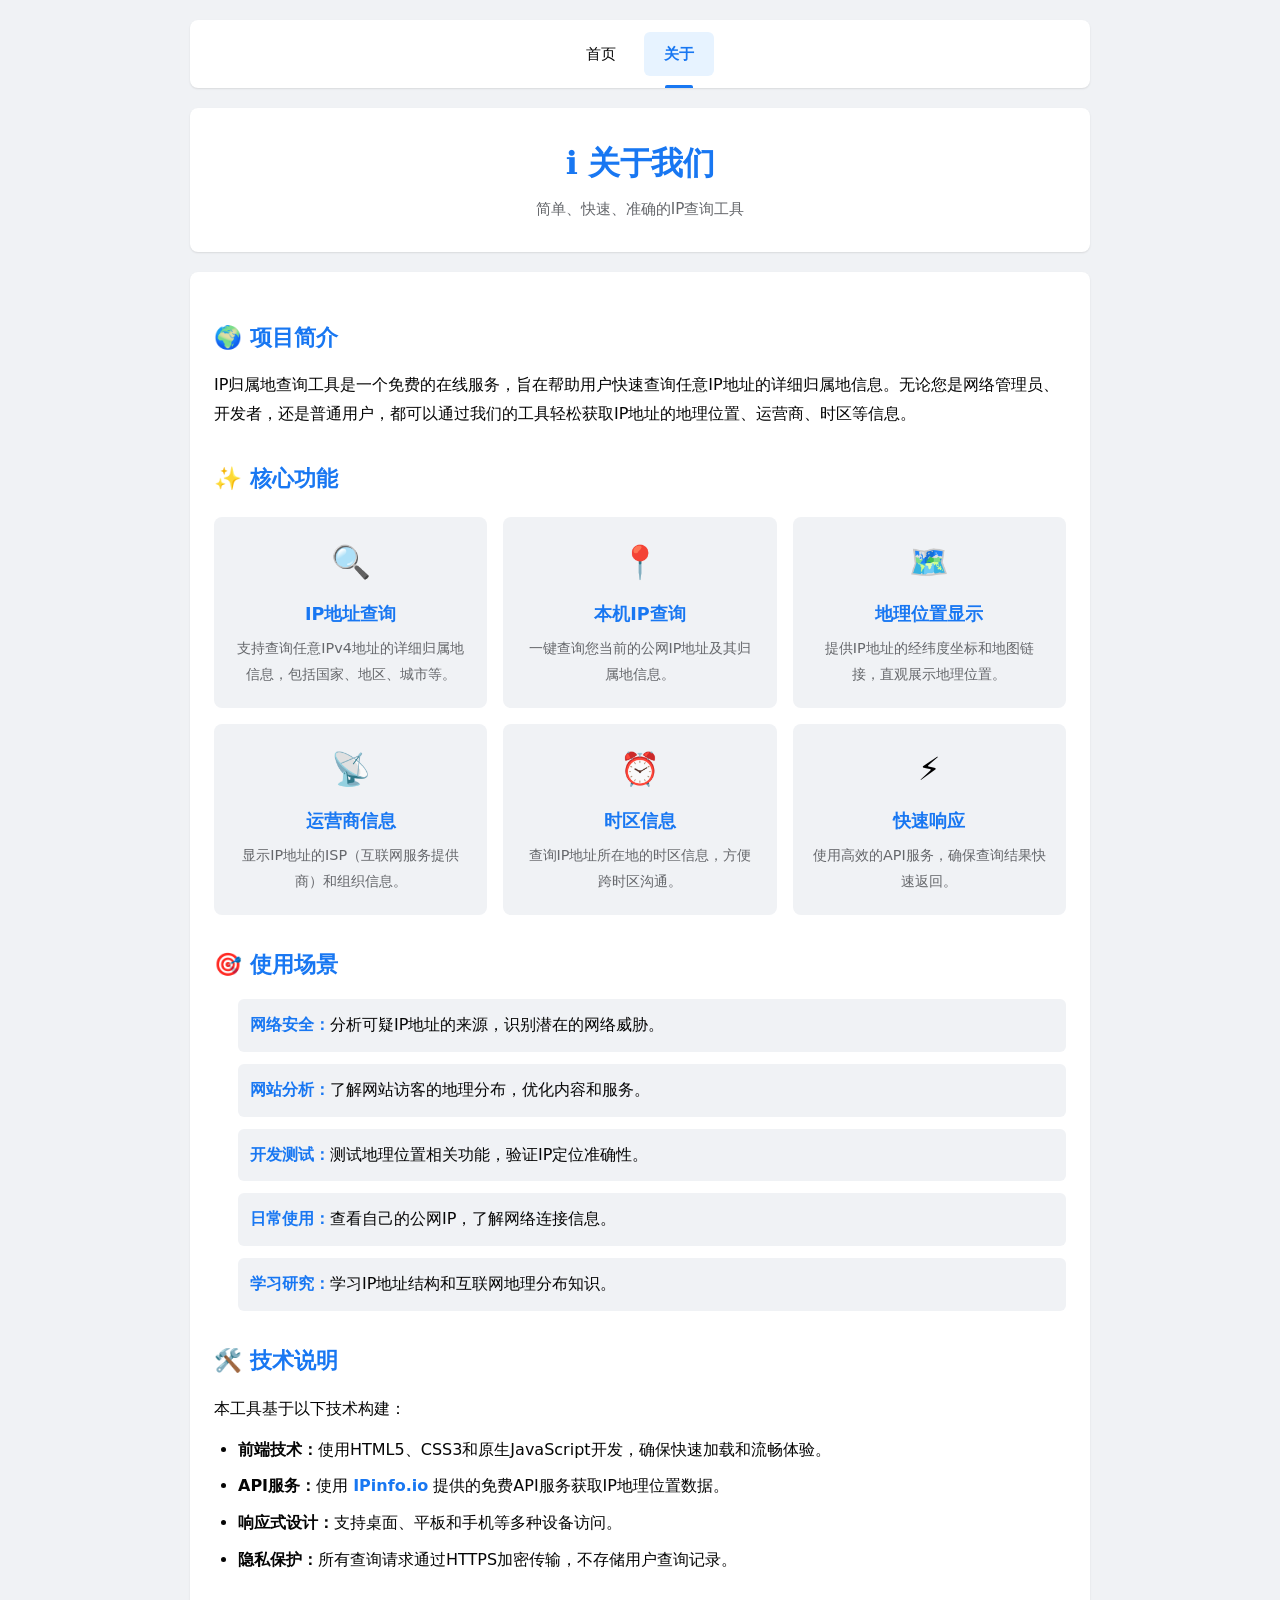
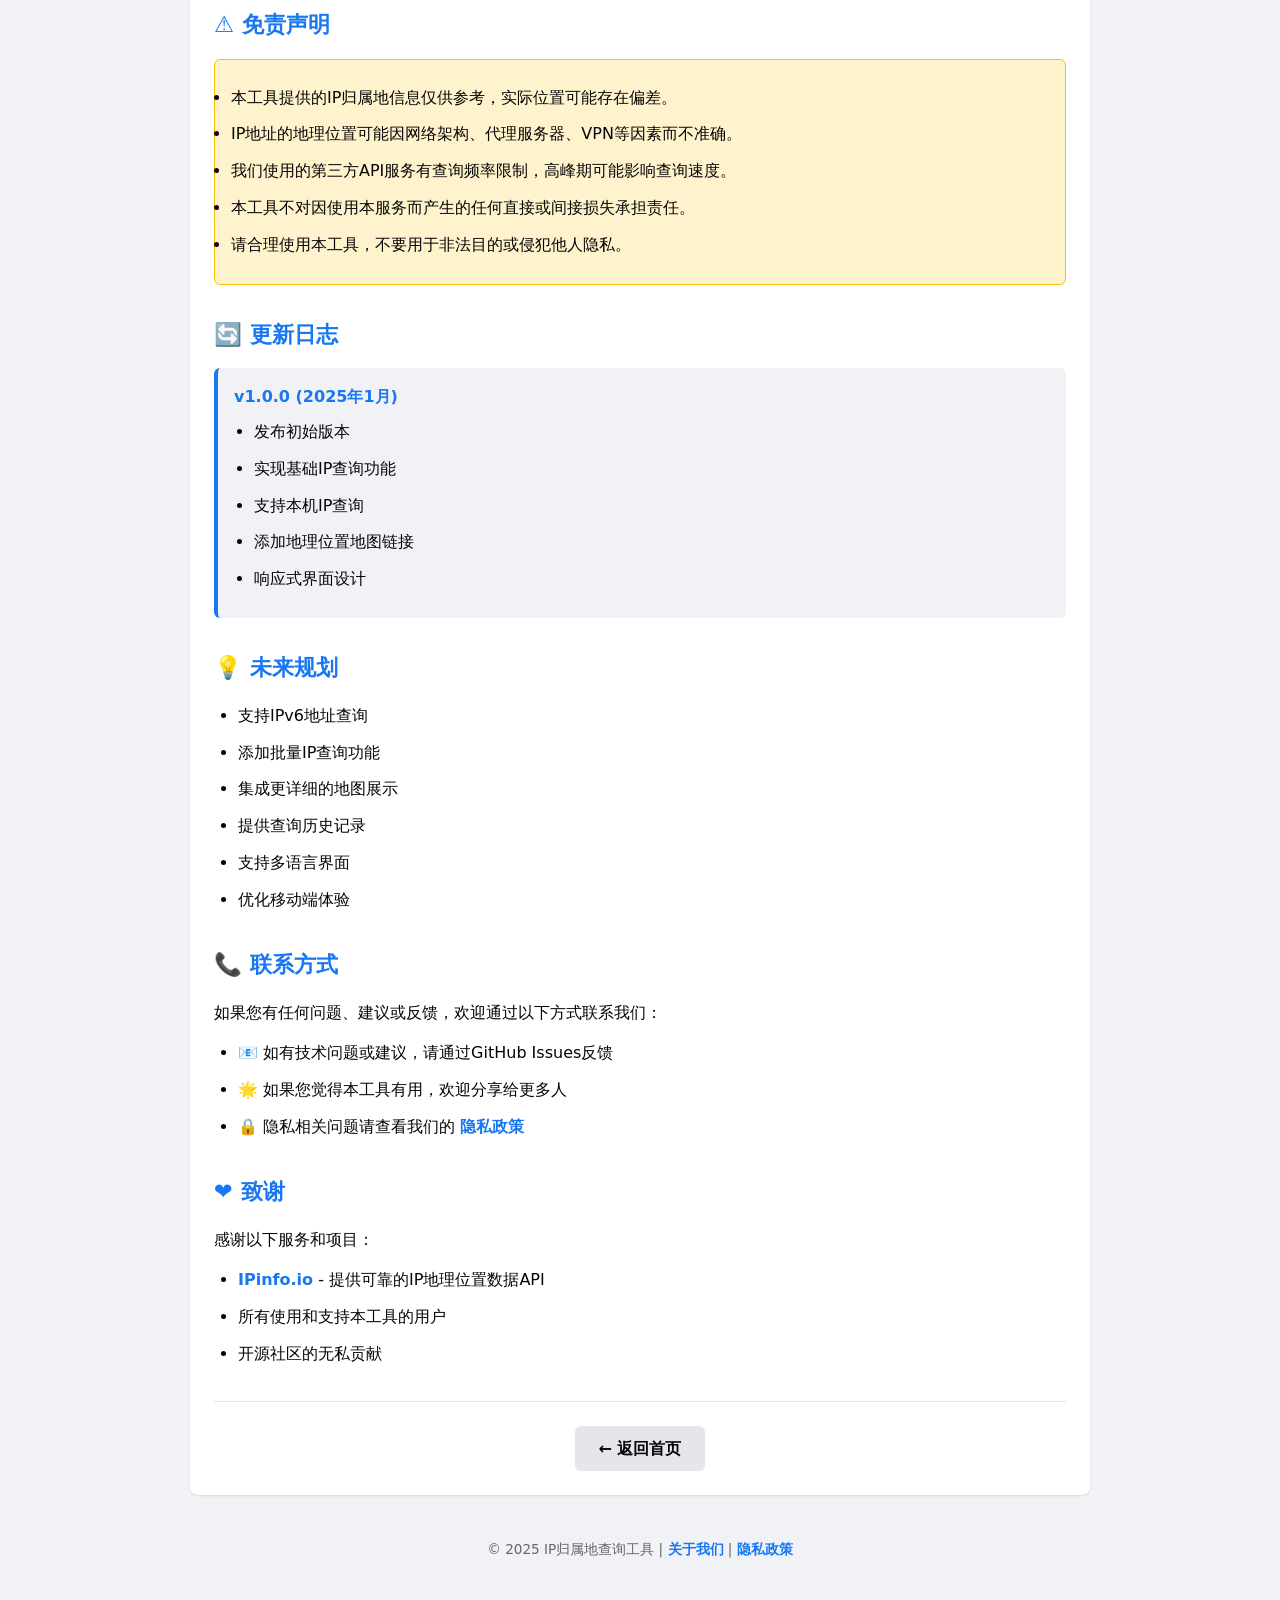
==== about.html @ bb1a6a22 "Update about.html" ====
<!DOCTYPE html>
<html lang="zh-CN">
<head>
    <meta charset="UTF-8">
    <meta name="viewport" content="width=device-width, initial-scale=1.0">
    <title>关于我们 - IP归属地查询工具</title>
    <meta name="description" content="了解IP归属地查询工具，一个免费、快速、准确的IP地址查询服务。">
    <link rel="icon" type="image/png" href="/map-pin-search.png">
    <link rel="stylesheet" href="css/style.css">
</head>
<body>
    <div class="container">
        <nav class="top-nav">
            <ul>
                <li><a href="index.html">首页</a></li>
                <li><a href="about.html" class="active">关于</a></li>
            </ul>
        </nav>

        <header>
            <h1>ℹ️ 关于我们</h1>
            <p class="subtitle">简单、快速、准确的IP查询工具</p>
        </header>

        <div class="content-section">
            <div class="about-section">
                <h2>🌍 项目简介</h2>
                <p>IP归属地查询工具是一个免费的在线服务，旨在帮助用户快速查询任意IP地址的详细归属地信息。无论您是网络管理员、开发者，还是普通用户，都可以通过我们的工具轻松获取IP地址的地理位置、运营商、时区等信息。</p>
            </div>

            <div class="about-section">
                <h2>✨ 核心功能</h2>
                <div class="features-grid">
                    <div class="feature-item">
                        <div class="feature-icon">🔍</div>
                        <h3>IP地址查询</h3>
                        <p>支持查询任意IPv4地址的详细归属地信息，包括国家、地区、城市等。</p>
                    </div>
                    <div class="feature-item">
                        <div class="feature-icon">📍</div>
                        <h3>本机IP查询</h3>
                        <p>一键查询您当前的公网IP地址及其归属地信息。</p>
                    </div>
                    <div class="feature-item">
                        <div class="feature-icon">🗺️</div>
                        <h3>地理位置显示</h3>
                        <p>提供IP地址的经纬度坐标和地图链接，直观展示地理位置。</p>
                    </div>
                    <div class="feature-item">
                        <div class="feature-icon">📡</div>
                        <h3>运营商信息</h3>
                        <p>显示IP地址的ISP（互联网服务提供商）和组织信息。</p>
                    </div>
                    <div class="feature-item">
                        <div class="feature-icon">⏰</div>
                        <h3>时区信息</h3>
                        <p>查询IP地址所在地的时区信息，方便跨时区沟通。</p>
                    </div>
                    <div class="feature-item">
                        <div class="feature-icon">⚡</div>
                        <h3>快速响应</h3>
                        <p>使用高效的API服务，确保查询结果快速返回。</p>
                    </div>
                </div>
            </div>

            <div class="about-section">
                <h2>🎯 使用场景</h2>
                <ul class="use-cases">
                    <li><strong>网络安全：</strong>分析可疑IP地址的来源，识别潜在的网络威胁。</li>
                    <li><strong>网站分析：</strong>了解网站访客的地理分布，优化内容和服务。</li>
                    <li><strong>开发测试：</strong>测试地理位置相关功能，验证IP定位准确性。</li>
                    <li><strong>日常使用：</strong>查看自己的公网IP，了解网络连接信息。</li>
                    <li><strong>学习研究：</strong>学习IP地址结构和互联网地理分布知识。</li>
                </ul>
            </div>

            <div class="about-section">
                <h2>🛠️ 技术说明</h2>
                <p>本工具基于以下技术构建：</p>
                <ul>
                    <li><strong>前端技术：</strong>使用HTML5、CSS3和原生JavaScript开发，确保快速加载和流畅体验。</li>
                    <li><strong>API服务：</strong>使用 <a href="https://ipinfo.io" target="_blank">IPinfo.io</a> 提供的免费API服务获取IP地理位置数据。</li>
                    <li><strong>响应式设计：</strong>支持桌面、平板和手机等多种设备访问。</li>
                    <li><strong>隐私保护：</strong>所有查询请求通过HTTPS加密传输，不存储用户查询记录。</li>
                </ul>
            </div>

            <div class="about-section">
                <h2>⚠️ 免责声明</h2>
                <div class="disclaimer">
                    <ul>
                        <li>本工具提供的IP归属地信息仅供参考，实际位置可能存在偏差。</li>
                        <li>IP地址的地理位置可能因网络架构、代理服务器、VPN等因素而不准确。</li>
                        <li>我们使用的第三方API服务有查询频率限制，高峰期可能影响查询速度。</li>
                        <li>本工具不对因使用本服务而产生的任何直接或间接损失承担责任。</li>
                        <li>请合理使用本工具，不要用于非法目的或侵犯他人隐私。</li>
                    </ul>
                </div>
            </div>

            <div class="about-section">
                <h2>🔄 更新日志</h2>
                <div class="changelog">
                    <div class="changelog-item">
                        <h4>v1.0.0 (2025年1月)</h4>
                        <ul>
                            <li>发布初始版本</li>
                            <li>实现基础IP查询功能</li>
                            <li>支持本机IP查询</li>
                            <li>添加地理位置地图链接</li>
                            <li>响应式界面设计</li>
                        </ul>
                    </div>
                </div>
            </div>

            <div class="about-section">
                <h2>💡 未来规划</h2>
                <ul>
                    <li>支持IPv6地址查询</li>
                    <li>添加批量IP查询功能</li>
                    <li>集成更详细的地图展示</li>
                    <li>提供查询历史记录</li>
                    <li>支持多语言界面</li>
                    <li>优化移动端体验</li>
                </ul>
            </div>

            <div class="about-section">
                <h2>📞 联系方式</h2>
                <p>如果您有任何问题、建议或反馈，欢迎通过以下方式联系我们：</p>
                <ul>
                    <li>📧 如有技术问题或建议，请通过GitHub Issues反馈</li>
                    <li>🌟 如果您觉得本工具有用，欢迎分享给更多人</li>
                    <li>🔒 隐私相关问题请查看我们的 <a href="privacy.html">隐私政策</a></li>
                </ul>
            </div>

            <div class="about-section">
                <h2>❤️ 致谢</h2>
                <p>感谢以下服务和项目：</p>
                <ul>
                    <li><a href="https://ipinfo.io" target="_blank">IPinfo.io</a> - 提供可靠的IP地理位置数据API</li>
                    <li>所有使用和支持本工具的用户</li>
                    <li>开源社区的无私贡献</li>
                </ul>
            </div>

            <div class="back-link">
                <a href="index.html">← 返回首页</a>
            </div>
        </div>

        <footer>
            <p>© 2025 IP归属地查询工具 | <a href="about.html">关于我们</a> | <a href="privacy.html">隐私政策</a></p>
        </footer>
    </div>
</body>
</html>
---- css/style.css ----
* {
    margin: 0;
    padding: 0;
    box-sizing: border-box;
}

body {
    /* font-family: -apple-system, BlinkMacSystemFont, 'Segoe UI', Helvetica, Arial, sans-serif; */
    font-family: system-ui, -apple-system, BlinkMacSystemFont, "Segoe UI", Roboto, "Helvetica Neue", Arial, "Noto Sans", sans-serif, "Apple Color Emoji", "Segoe UI Emoji", "Segoe UI Symbol", "Noto Color Emoji";
    background: #f0f2f5;
    min-height: 100vh;
    padding: 20px;
    line-height: 1.6;
}

.container {
    max-width: 900px;
    margin: 0 auto;
}

/* 顶部导航样式 */
.top-nav {
    background: white;
    border-radius: 8px;
    box-shadow: 0 1px 2px rgba(0, 0, 0, 0.1);
    margin-bottom: 20px;
    padding: 12px 24px;
}

.top-nav ul {
    list-style: none;
    display: flex;
    gap: 8px;
    justify-content: center;
    align-items: center;
}

.top-nav li {
    margin: 0;
}

.top-nav a {
    display: block;
    padding: 10px 20px;
    color: #050505;
    text-decoration: none;
    font-size: 15px;
    font-weight: 500;
    border-radius: 6px;
    transition: all 0.2s;
    position: relative;
}

.top-nav a:hover {
    background: #f0f2f5;
    color: #1877f2;
}

.top-nav a.active {
    background: #e7f3ff;
    color: #1877f2;
    font-weight: 600;
}

.top-nav a.active::after {
    content: '';
    position: absolute;
    bottom: -12px;
    left: 50%;
    transform: translateX(-50%);
    width: 40%;
    height: 3px;
    background: #1877f2;
    border-radius: 2px 2px 0 0;
}

/* 头部样式 */
header {
    text-align: center;
    background: white;
    padding: 30px 20px;
    margin-bottom: 20px;
    border-radius: 8px;
    box-shadow: 0 1px 2px rgba(0, 0, 0, 0.1);
}

header h1 {
    font-size: 2em;
    color: #1877f2;
    margin-bottom: 8px;
    font-weight: 600;
    letter-spacing: -0.5px;
}

.subtitle {
    font-size: 0.95em;
    color: #65676b;
    font-weight: 400;
}

/* 搜索区域 */
.search-section {
    background: white;
    border-radius: 8px;
    padding: 24px;
    box-shadow: 0 1px 2px rgba(0, 0, 0, 0.1);
    margin-bottom: 20px;
}

.search-box {
    display: flex;
    gap: 10px;
    margin-bottom: 16px;
}

#ipInput {
    flex: 1;
    padding: 10px 12px;
    font-size: 15px;
    border: 1px solid #dddfe2;
    border-radius: 6px;
    outline: none;
    transition: all 0.2s;
    background: #f0f2f5;
    color: #050505;
}

#ipInput:focus {
    background: white;
    border-color: #1877f2;
    box-shadow: 0 0 0 2px rgba(24, 119, 242, 0.1);
}

#ipInput::placeholder {
    color: #8a8d91;
}

button {
    padding: 8px 16px;
    font-size: 14px;
    font-weight: 600;
    background: #1877f2;
    color: white;
    border: none;
    border-radius: 6px;
    cursor: pointer;
    transition: all 0.2s;
    display: flex;
    align-items: center;
    gap: 6px;
    white-space: nowrap;
}

button:hover {
    background: #166fe5;
}

button:active {
    background: #1564d6;
    transform: scale(0.98);
}

.btn-icon {
    font-size: 1em;
}

.quick-actions {
    display: flex;
    justify-content: center;
}

.btn-secondary {
    background: #e4e6eb;
    color: #050505;
}

.btn-secondary:hover {
    background: #d8dadf;
}

.btn-secondary:active {
    background: #ced0d4;
}

/* 加载动画 */
.loading {
    background: white;
    border-radius: 8px;
    padding: 32px;
    text-align: center;
    box-shadow: 0 1px 2px rgba(0, 0, 0, 0.1);
    margin-bottom: 20px;
}

.loading p {
    color: #1877f2;
}

.spinner {
    width: 40px;
    height: 40px;
    margin: 0 auto 16px;
    border: 3px solid #e4e6eb;
    border-top: 3px solid #1877f2;
    border-radius: 50%;
    animation: spin 0.8s linear infinite;
}

@keyframes spin {
    0% { transform: rotate(0deg); }
    100% { transform: rotate(360deg); }
}

/* 错误提示 */
.error {
    background: #ffebe9;
    border: 1px solid #f02849;
    color: #c41c00;
    padding: 12px 16px;
    border-radius: 6px;
    margin-bottom: 20px;
    text-align: center;
    font-size: 0.9em;
}

/* IP信息显示 */
.ip-info {
    background: white;
    border-radius: 8px;
    padding: 24px;
    box-shadow: 0 1px 2px rgba(0, 0, 0, 0.1);
    margin-bottom: 20px;
    animation: fadeIn 0.3s;
}

@keyframes fadeIn {
    from {
        opacity: 0;
        transform: translateY(10px);
    }
    to {
        opacity: 1;
        transform: translateY(0);
    }
}

.info-header {
    display: flex;
    align-items: center;
    justify-content: space-between;
    margin-bottom: 24px;
    padding-bottom: 16px;
    border-bottom: 1px solid #e4e6eb;
}

.info-header h2 {
    color: #050505;
    font-size: 1.6em;
    font-weight: 600;
}

.ip-type {
    padding: 6px 12px;
    background: #e7f3ff;
    color: #1877f2;
    border-radius: 6px;
    font-size: 0.85em;
    font-weight: 600;
}

.info-grid {
    display: grid;
    grid-template-columns: repeat(auto-fit, minmax(250px, 1fr));
    gap: 16px;
    margin-bottom: 24px;
}

.info-item {
    padding: 16px;
    background: #f0f2f5;
    border-radius: 8px;
    display: flex;
    flex-direction: column;
    gap: 8px;
    transition: all 0.2s;
}

.info-item:hover {
    background: #e4e6eb;
}

.info-label {
    font-size: 0.85em;
    color: #65676b;
    font-weight: 600;
}

.info-value {
    font-size: 1em;
    color: #050505;
    font-weight: 500;
    word-break: break-all;
}

/* 地图容器 */
.map-container {
    margin-top: 24px;
    padding-top: 24px;
    border-top: 1px solid #e4e6eb;
}

.map-container h3 {
    color: #050505;
    margin-bottom: 12px;
    font-size: 1.2em;
    font-weight: 600;
}

.map-link {
    padding: 12px;
    background: #f0f2f5;
    border-radius: 6px;
    font-size: 0.9em;
}

.map-link p {
    color: #65676b;
    margin-bottom: 8px;
}

.map-link a {
    color: #1877f2;
    text-decoration: none;
    font-weight: 600;
}

.map-link a:hover {
    text-decoration: underline;
}

/* 使用说明 */
.instructions {
    background: white;
    border-radius: 8px;
    padding: 24px;
    box-shadow: 0 1px 2px rgba(0, 0, 0, 0.1);
    margin-bottom: 20px;
}

.instructions h3 {
    color: #1877f2;
    margin-bottom: 16px;
    font-size: 1.3em;
    font-weight: 600;
}

.instructions ul {
    list-style-position: inside;
    margin-bottom: 16px;
    color: #65676b;
    font-size: 0.9em;
    line-height: 1.8;
}

.instructions li {
    padding: 4px 0;
    color: #050505;
}

.api-notice {
    background: #fff3cd;
    border: 1px solid #ffc107;
    padding: 12px;
    border-radius: 6px;
    font-size: 0.9em;
    color: #856404;
}

.api-notice strong {
    color: #050505;
}

.api-notice a {
    color: #1877f2;
    text-decoration: none;
    font-weight: 600;
}

.api-notice a:hover {
    text-decoration: underline;
}

/* 页脚 */
footer {
    text-align: center;
    padding: 20px 0;
    color: #65676b;
    font-size: 0.85em;
}

footer p {
    margin: 4px 0;
}

footer a {
    color: #1877f2;
    text-decoration: none;
    font-weight: 600;
}

footer a:hover {
    text-decoration: underline;
}

/* 内容页面样式 (关于页面和隐私政策页面) */
.content-section {
    background: white;
    border-radius: 8px;
    padding: 24px;
    box-shadow: 0 1px 2px rgba(0, 0, 0, 0.1);
    margin-bottom: 20px;
}

.content-section p {
    color: #050505;
    margin-bottom: 12px;
    line-height: 1.8;
}

.content-section h2 {
    color: #1877f2;
    margin: 24px 0 16px 0;
    font-size: 1.4em;
    font-weight: 600;
}

.content-section h3 {
    color: #050505;
    margin: 16px 0 12px 0;
    font-size: 1.1em;
    font-weight: 600;
}

.content-section h4 {
    color: #050505;
    margin: 12px 0 8px 0;
    font-size: 1em;
    font-weight: 600;
}

.content-section ul {
    margin: 12px 0 16px 24px;
    line-height: 1.8;
}

.content-section li {
    color: #050505;
    margin: 8px 0;
}

.content-section a {
    color: #1877f2;
    text-decoration: none;
    font-weight: 600;
}

.content-section a:hover {
    text-decoration: underline;
}

.policy-section,
.about-section {
    margin-bottom: 32px;
}

.last-updated {
    color: #65676b;
    font-size: 0.9em;
    margin-bottom: 24px;
    padding: 12px;
    background: #f0f2f5;
    border-radius: 6px;
}

.policy-notice,
.disclaimer {
    background: #fff3cd;
    border: 1px solid #ffc107;
    padding: 16px;
    border-radius: 6px;
    margin: 16px 0;
}

.policy-notice p,
.disclaimer ul {
    color: #856404;
    margin: 0;
}

.policy-notice strong {
    color: #050505;
}

.back-link {
    margin-top: 32px;
    padding-top: 24px;
    border-top: 1px solid #e4e6eb;
    text-align: center;
}

.back-link a {
    display: inline-block;
    padding: 10px 24px;
    background: #e4e6eb;
    color: #050505;
    text-decoration: none;
    border-radius: 6px;
    font-weight: 600;
    transition: all 0.2s;
}

.back-link a:hover {
    background: #d8dadf;
}

/* 功能网格 */
.features-grid {
    display: grid;
    grid-template-columns: repeat(auto-fit, minmax(250px, 1fr));
    gap: 16px;
    margin: 20px 0;
}

.feature-item {
    padding: 20px;
    background: #f0f2f5;
    border-radius: 8px;
    text-align: center;
    transition: all 0.2s;
}

.feature-item:hover {
    background: #e4e6eb;
    transform: translateY(-2px);
    box-shadow: 0 2px 4px rgba(0, 0, 0, 0.1);
}

.feature-icon {
    font-size: 2em;
    margin-bottom: 12px;
}

.feature-item h3 {
    color: #1877f2;
    font-size: 1.1em;
    margin: 12px 0 8px 0;
}

.feature-item p {
    color: #65676b;
    font-size: 0.9em;
    margin: 0;
}

/* 使用场景列表 */
.use-cases {
    list-style: none;
    margin: 16px 0;
    padding: 0;
}

.use-cases li {
    padding: 12px;
    background: #f0f2f5;
    border-radius: 6px;
    margin-bottom: 12px;
}

.use-cases strong {
    color: #1877f2;
}

/* 更新日志 */
.changelog {
    margin: 16px 0;
}

.changelog-item {
    padding: 16px;
    background: #f0f2f5;
    border-radius: 6px;
    margin-bottom: 16px;
    border-left: 4px solid #1877f2;
}

.changelog-item h4 {
    color: #1877f2;
    margin-top: 0;
}

.changelog-item ul {
    margin: 8px 0 0 20px;
}

/* 响应式设计 */
@media (max-width: 768px) {
    body {
        padding: 12px;
    }

    /* 导航移动端适配 */
    .top-nav {
        padding: 10px 16px;
    }

    .top-nav ul {
        gap: 6px;
    }

    .top-nav a {
        padding: 8px 16px;
        font-size: 14px;
    }

    .top-nav a.active::after {
        width: 60%;
        height: 2px;
    }

    header {
        padding: 20px 16px;
    }

    header h1 {
        font-size: 1.6em;
    }

    .search-section {
        padding: 16px;
    }

    .search-box {
        flex-direction: column;
    }

    button {
        width: 100%;
        justify-content: center;
    }

    .info-grid {
        grid-template-columns: 1fr;
    }

    .info-header {
        flex-direction: column;
        gap: 12px;
        text-align: center;
    }

    .instructions {
        padding: 16px;
    }

    /* 内容页面移动端优化 */
    .content-section {
        padding: 16px;
    }

    .content-section h2 {
        font-size: 1.2em;
    }

    .features-grid {
        grid-template-columns: 1fr;
    }

    .feature-item {
        padding: 16px;
    }
}

@media (max-width: 480px) {
    /* 小屏幕导航优化 */
    .top-nav {
        padding: 8px 12px;
    }

    .top-nav ul {
        gap: 4px;
        flex-wrap: wrap;
    }

    .top-nav a {
        padding: 6px 14px;
        font-size: 13px;
    }

    header h1 {
        font-size: 1.4em;
    }

    .subtitle {
        font-size: 0.85em;
    }

    .info-header h2 {
        font-size: 1.3em;
    }

    /* 小屏幕内容页面优化 */
    .content-section {
        padding: 12px;
    }

    .content-section h2 {
        font-size: 1.1em;
    }

    .content-section ul {
        margin-left: 16px;
    }

    .back-link a {
        padding: 8px 20px;
        font-size: 14px;
    }
}
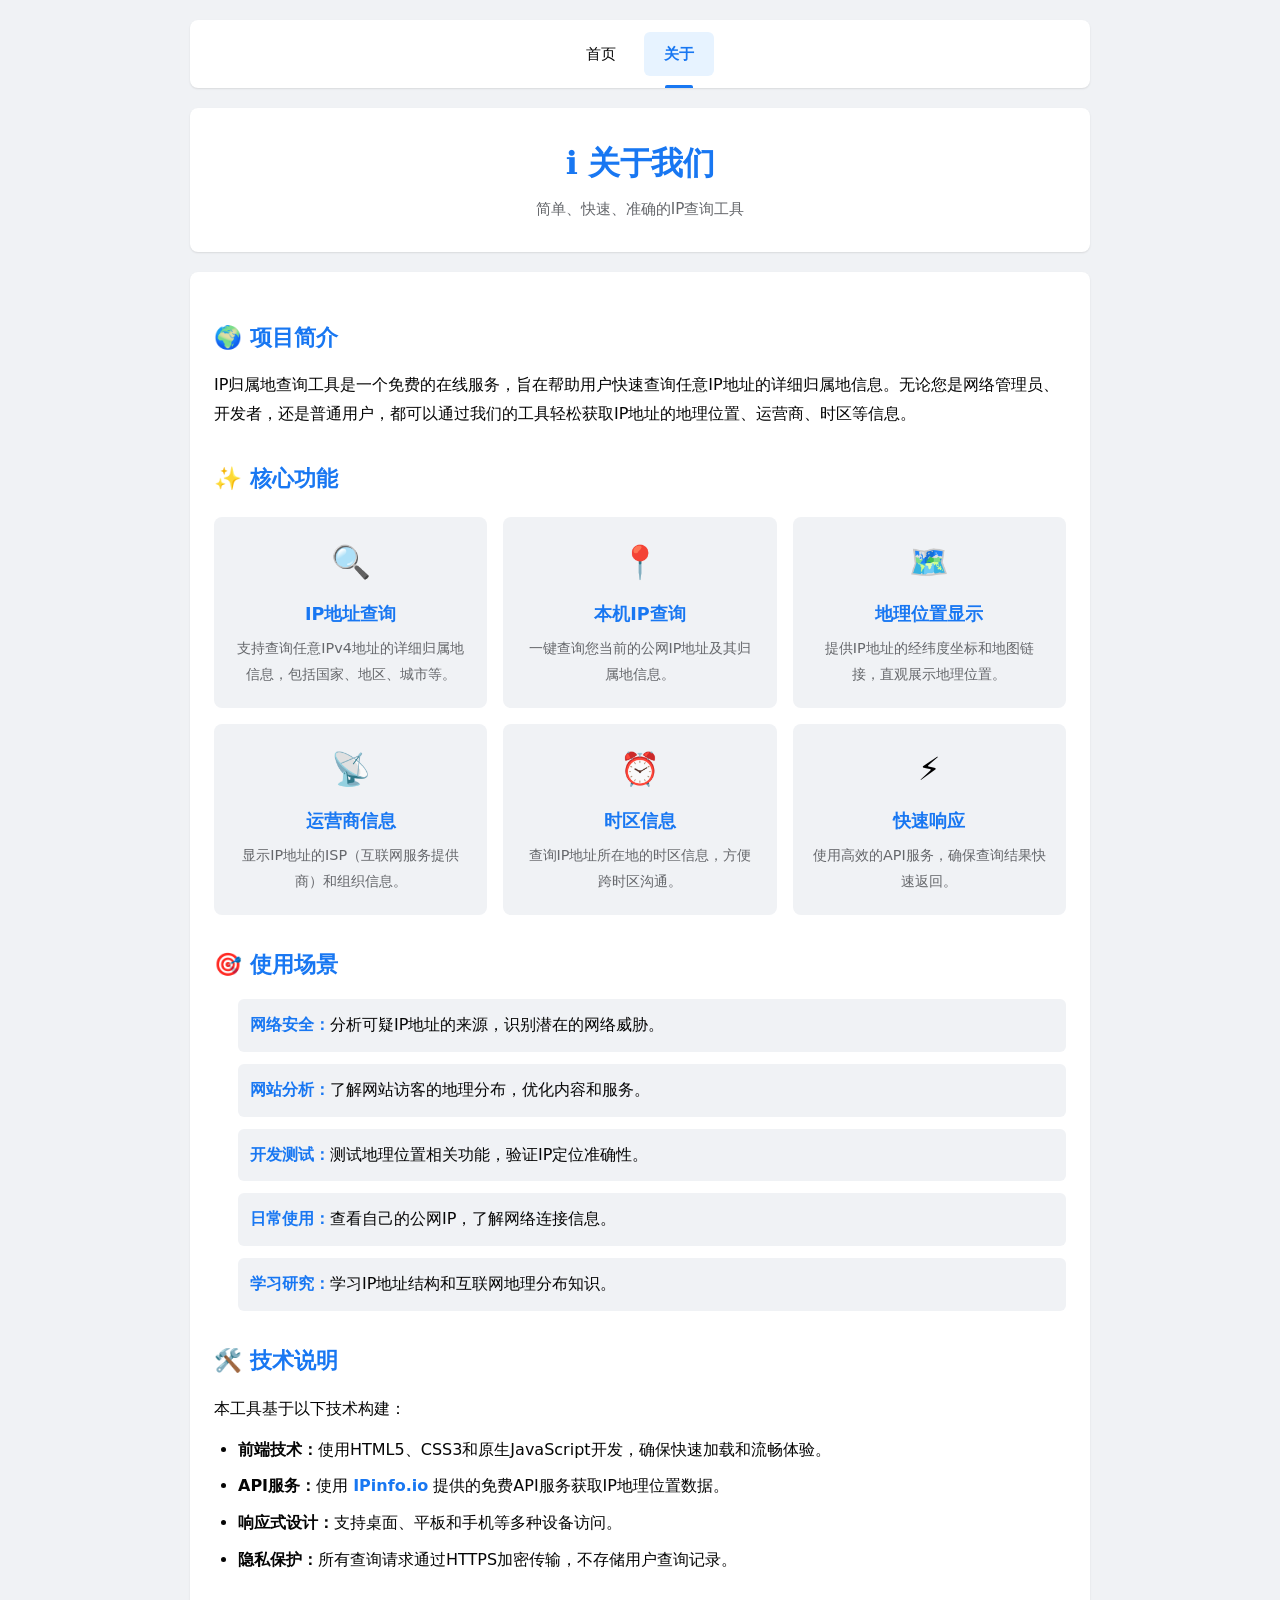
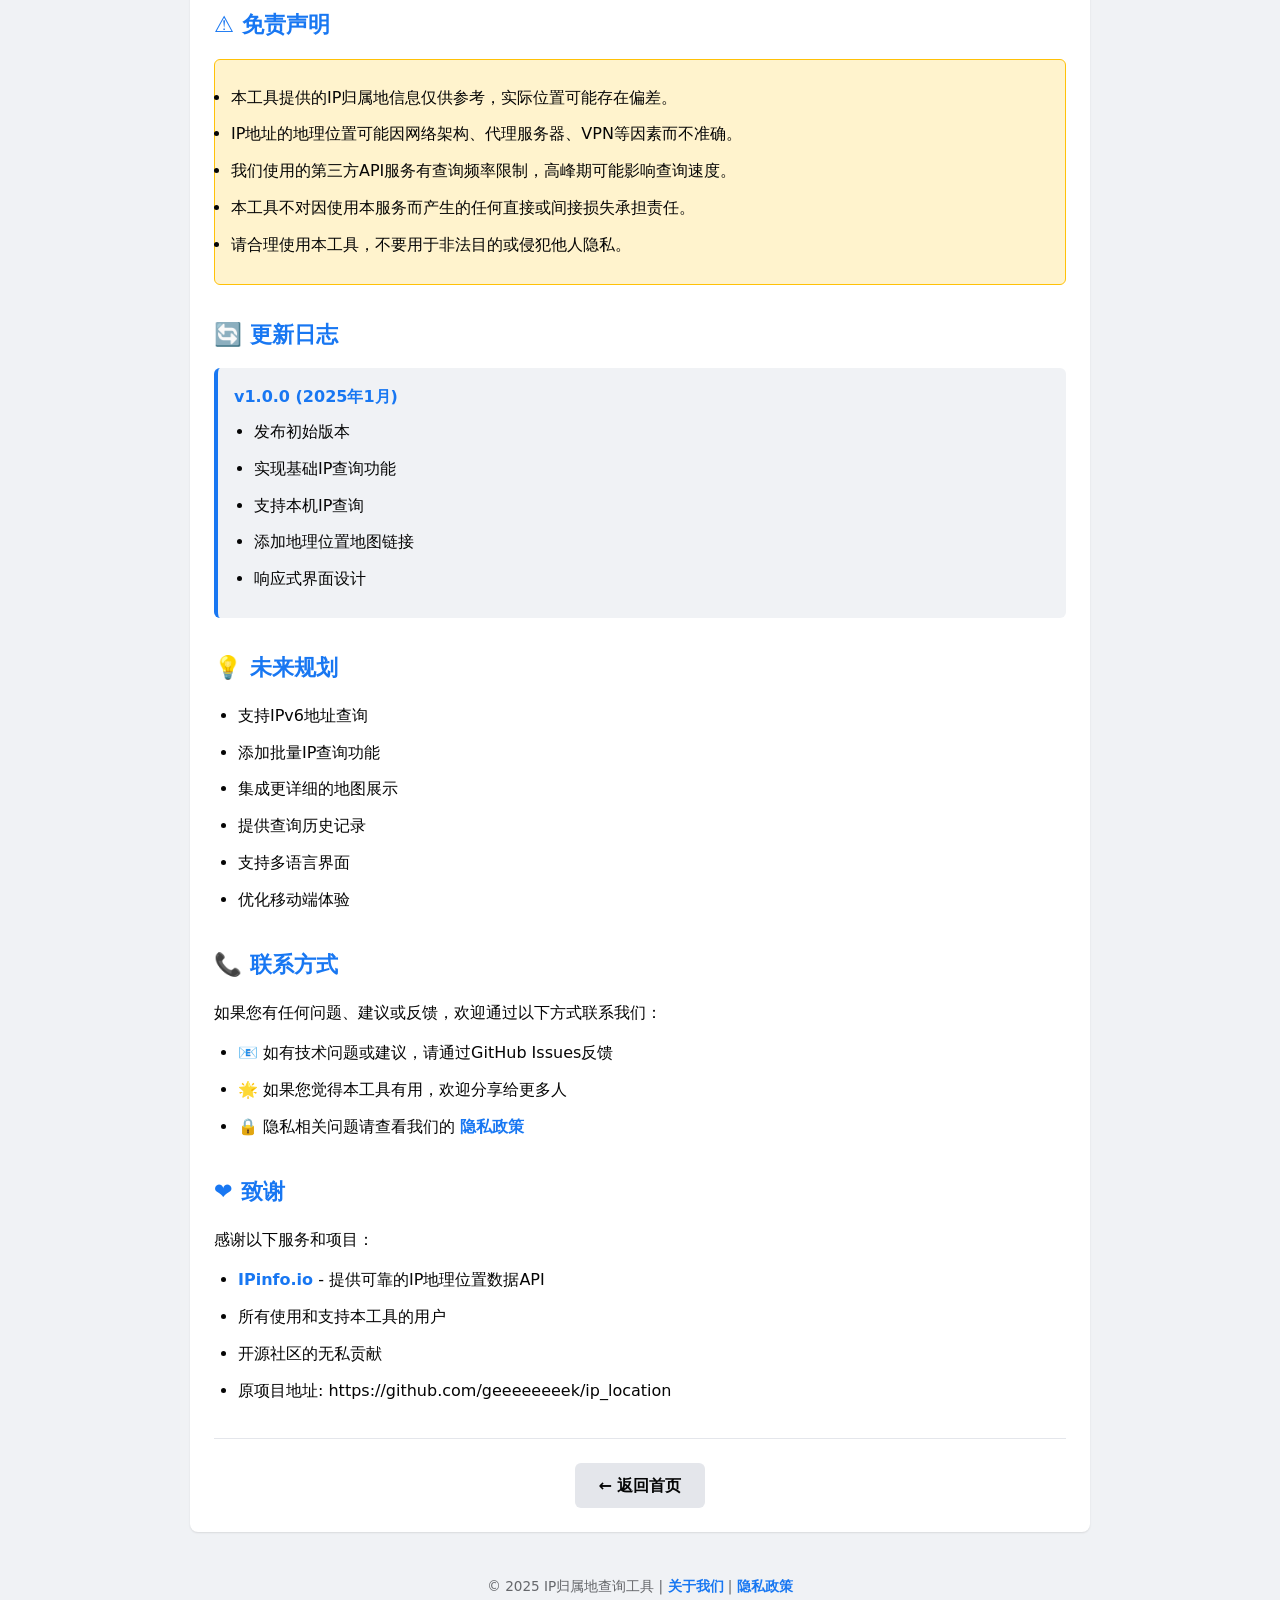
==== commit ad524145: "Update about.html" ====
--- a/about.html
+++ b/about.html
@@ -144,6 +144,7 @@
                     <li><a href="https://ipinfo.io" target="_blank">IPinfo.io</a> - 提供可靠的IP地理位置数据API</li>
                     <li>所有使用和支持本工具的用户</li>
                     <li>开源社区的无私贡献</li>
+                    <li>原项目地址: https://github.com/geeeeeeeek/ip_location</li>
                 </ul>
             </div>
 
--- a/css/style.css
+++ b/css/style.css
@@ -160,7 +160,12 @@
     transform: scale(0.98);
 }
 
+.button-icon {
+    font-family: system-ui, -apple-system, BlinkMacSystemFont, "Segoe UI", Roboto, "Helvetica Neue", Arial, "Noto Sans", sans-serif, "Apple Color Emoji", "Segoe UI Emoji", "Segoe UI Symbol", "Noto Color Emoji";
+}
+
 .btn-icon {
+    font-family: system-ui, -apple-system, BlinkMacSystemFont, "Segoe UI", Roboto, "Helvetica Neue", Arial, "Noto Sans", sans-serif, "Apple Color Emoji", "Segoe UI Emoji", "Segoe UI Symbol", "Noto Color Emoji";
     font-size: 1em;
 }
 
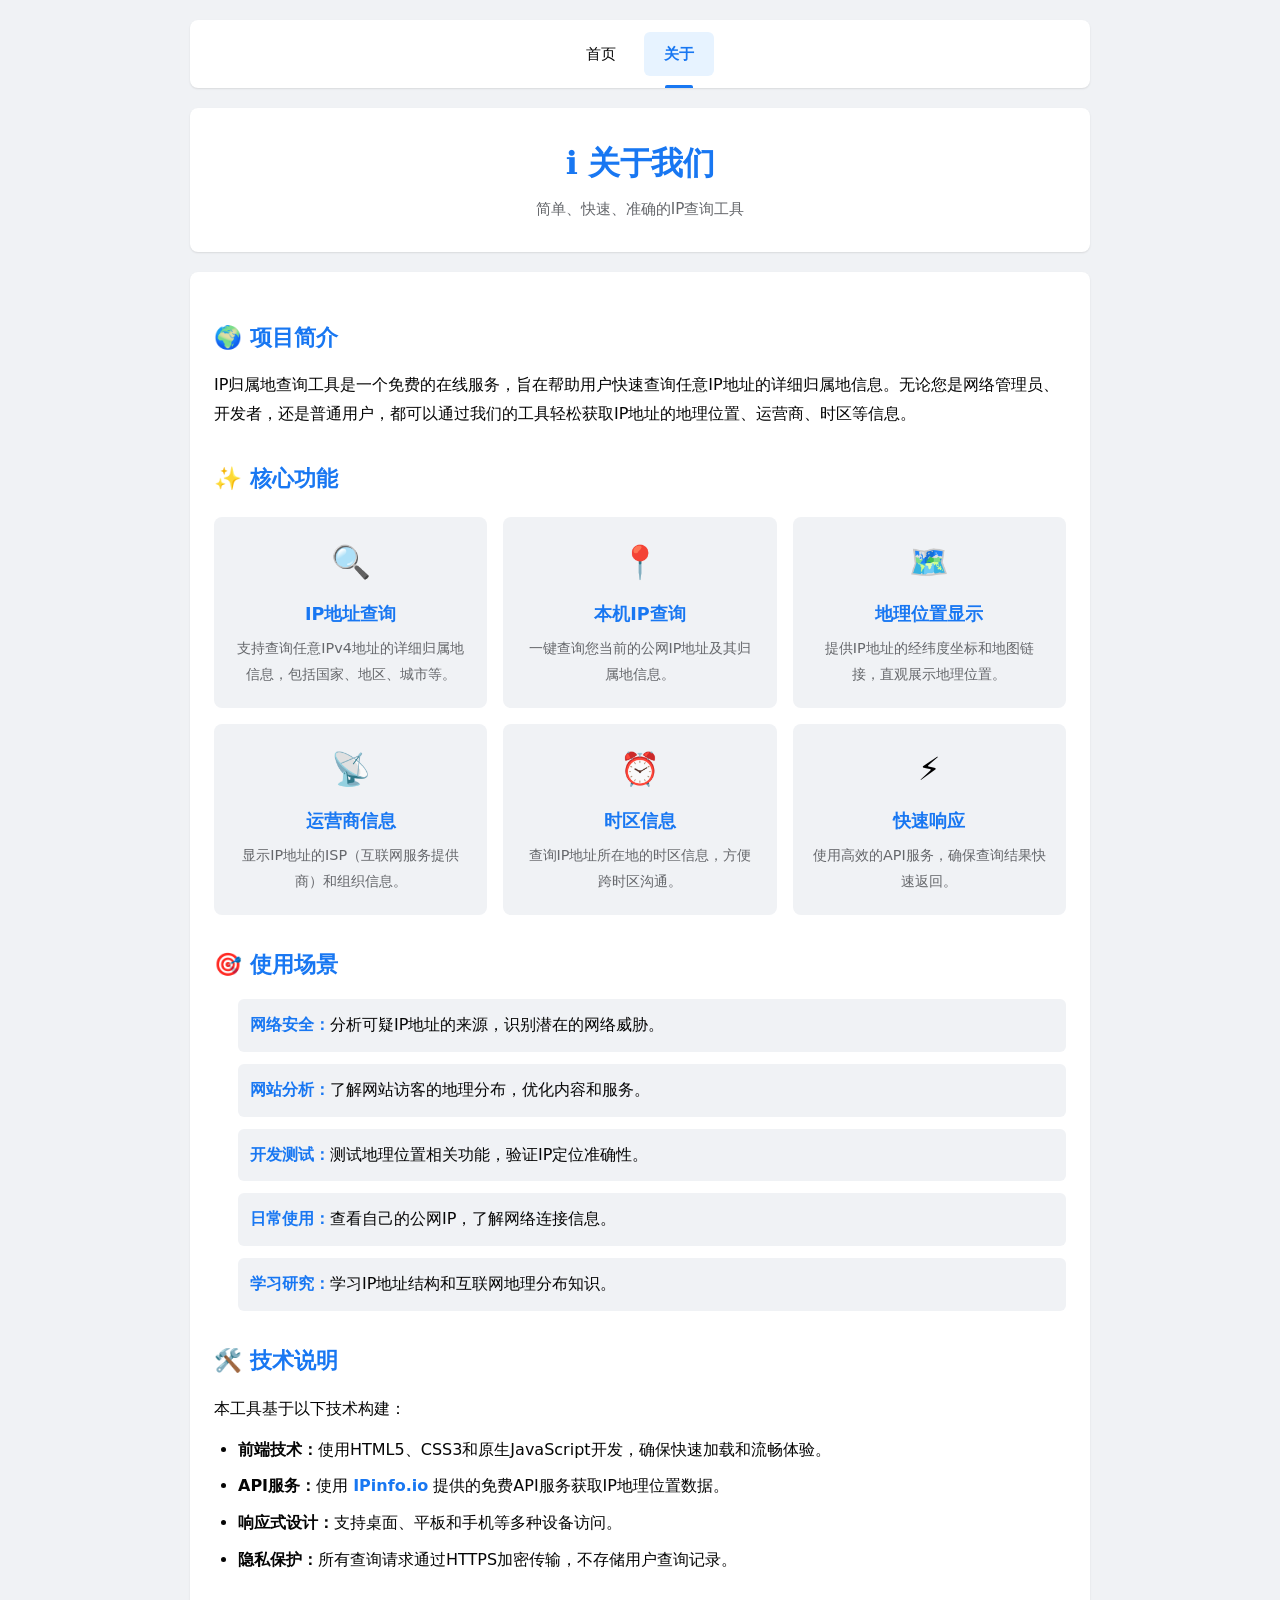
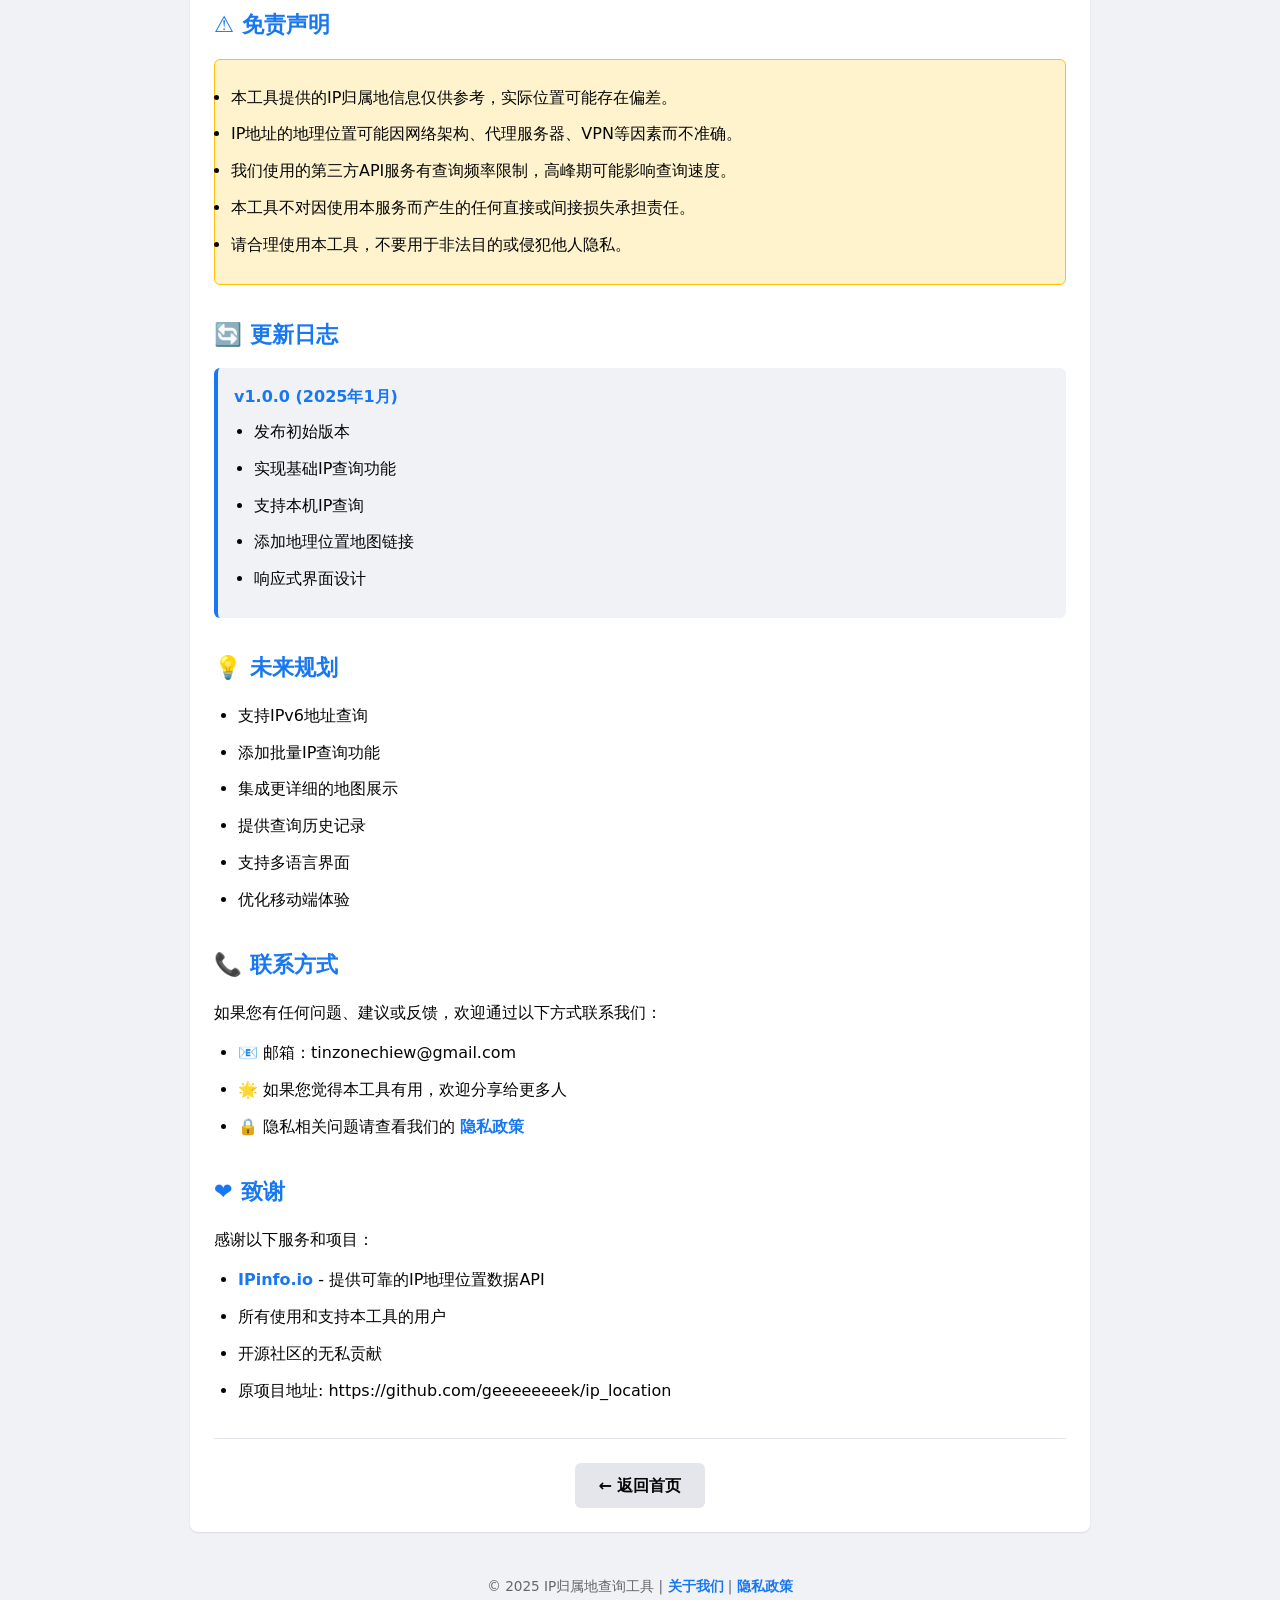
==== commit 672aab3e: "Update about.html" ====
--- a/about.html
+++ b/about.html
@@ -131,7 +131,7 @@
                 <h2>📞 联系方式</h2>
                 <p>如果您有任何问题、建议或反馈，欢迎通过以下方式联系我们：</p>
                 <ul>
-                    <li>📧 如有技术问题或建议，请通过GitHub Issues反馈</li>
+                    <li>📧 邮箱：tinzonechiew@gmail.com</li>
                     <li>🌟 如果您觉得本工具有用，欢迎分享给更多人</li>
                     <li>🔒 隐私相关问题请查看我们的 <a href="privacy.html">隐私政策</a></li>
                 </ul>
